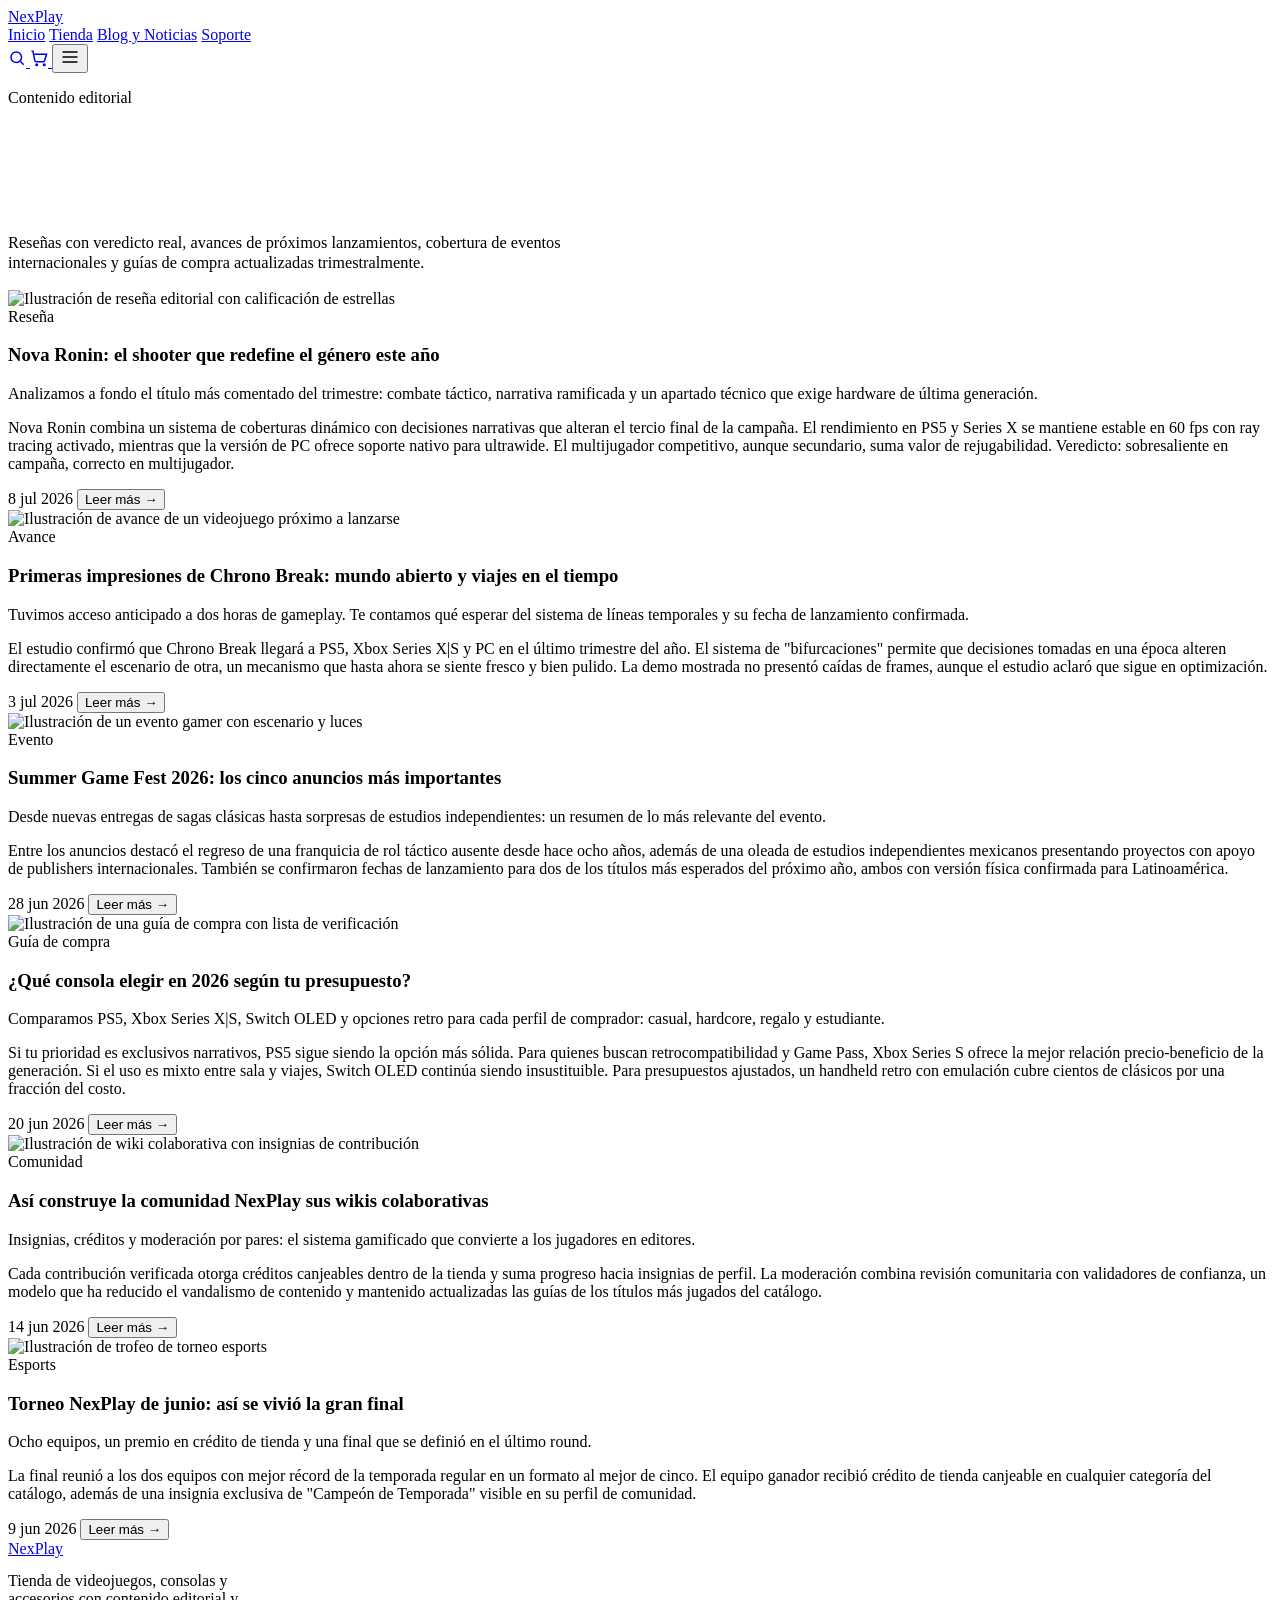
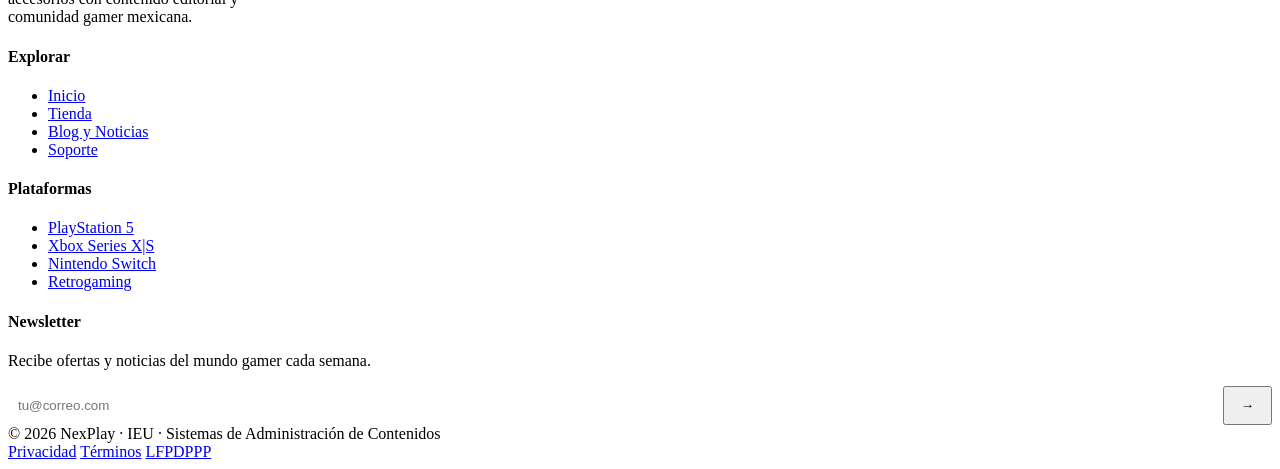
==== pages/blog.html @ 5d3f0bae "1.1" ====
<!DOCTYPE html>
<html lang="es">
<head>
<meta charset="UTF-8">
<meta name="viewport" content="width=device-width, initial-scale=1.0">
<title>Blog y Noticias · NexPlay</title>
<meta name="description" content="Reseñas, avances, cobertura de eventos y guías de compra del mundo gamer, por el equipo editorial de NexPlay.">
<link rel="stylesheet" href="style.css">
</head>
<body>

<header class="site">
  <div class="nav-wrap">
    <a href="index.html" class="logo"><span class="dot"></span>Nex<span>Play</span></a>
    <nav class="main-nav">
      <a href="index.html">Inicio</a>
      <a href="tienda.html">Tienda</a>
      <a href="blog.html" class="active">Blog y Noticias</a>
      <a href="soporte.html">Soporte</a>
    </nav>
    <div class="nav-actions">
      <a href="tienda.html" class="icon-btn" aria-label="Ir al buscador de la tienda" title="Buscar">
        <svg width="18" height="18" viewBox="0 0 24 24" fill="none" stroke="currentColor" stroke-width="2"><circle cx="11" cy="11" r="7"/><path d="M21 21l-4.35-4.35"/></svg>
      </a>
      <a href="tienda.html" class="icon-btn" aria-label="Ver carrito" title="Carrito">
        <svg width="18" height="18" viewBox="0 0 24 24" fill="none" stroke="currentColor" stroke-width="2"><circle cx="9" cy="21" r="1"/><circle cx="19" cy="21" r="1"/><path d="M2 3h2l2.4 12.4a2 2 0 0 0 2 1.6h9.2a2 2 0 0 0 2-1.6L22 7H6"/></svg>
      </a>
      <button class="menu-toggle" aria-label="Abrir menú" aria-expanded="false">
        <svg width="20" height="20" viewBox="0 0 24 24" fill="none" stroke="currentColor" stroke-width="2"><path d="M3 6h18M3 12h18M3 18h18"/></svg>
      </button>
    </div>
  </div>
</header>

<main>
  <section style="padding-bottom:0;">
    <div class="container">
      <p class="eyebrow">Contenido editorial</p>
      <h1 style="font-size:clamp(1.9rem,3.6vw,2.8rem); color:#fff; max-width:640px;">Blog y Noticias NexPlay</h1>
      <p style="max-width:560px; font-size:1.02rem;">Reseñas con veredicto real, avances de próximos lanzamientos, cobertura de eventos internacionales y guías de compra actualizadas trimestralmente.</p>
    </div>
  </section>

  <section>
    <div class="container">
      <div class="article-list">

        <article class="article-card">
          <div class="media"><img src="assets/img/article-resena.svg" alt="Ilustración de reseña editorial con calificación de estrellas" loading="lazy"></div>
          <div class="body">
            <span class="badge purple">Reseña</span>
            <h3>Nova Ronin: el shooter que redefine el género este año</h3>
            <p class="excerpt">Analizamos a fondo el título más comentado del trimestre: combate táctico, narrativa ramificada y un apartado técnico que exige hardware de última generación.</p>
            <div class="full">
              <p>Nova Ronin combina un sistema de coberturas dinámico con decisiones narrativas que alteran el tercio final de la campaña. El rendimiento en PS5 y Series X se mantiene estable en 60 fps con ray tracing activado, mientras que la versión de PC ofrece soporte nativo para ultrawide. El multijugador competitivo, aunque secundario, suma valor de rejugabilidad. Veredicto: sobresaliente en campaña, correcto en multijugador.</p>
            </div>
            <div class="row-meta">
              <span class="date">8 jul 2026</span>
              <button class="read-more">Leer más →</button>
            </div>
          </div>
        </article>

        <article class="article-card">
          <div class="media"><img src="assets/img/article-avance.svg" alt="Ilustración de avance de un videojuego próximo a lanzarse" loading="lazy"></div>
          <div class="body">
            <span class="badge cyan">Avance</span>
            <h3>Primeras impresiones de Chrono Break: mundo abierto y viajes en el tiempo</h3>
            <p class="excerpt">Tuvimos acceso anticipado a dos horas de gameplay. Te contamos qué esperar del sistema de líneas temporales y su fecha de lanzamiento confirmada.</p>
            <div class="full">
              <p>El estudio confirmó que Chrono Break llegará a PS5, Xbox Series X|S y PC en el último trimestre del año. El sistema de "bifurcaciones" permite que decisiones tomadas en una época alteren directamente el escenario de otra, un mecanismo que hasta ahora se siente fresco y bien pulido. La demo mostrada no presentó caídas de frames, aunque el estudio aclaró que sigue en optimización.</p>
            </div>
            <div class="row-meta">
              <span class="date">3 jul 2026</span>
              <button class="read-more">Leer más →</button>
            </div>
          </div>
        </article>

        <article class="article-card">
          <div class="media"><img src="assets/img/article-evento.svg" alt="Ilustración de un evento gamer con escenario y luces" loading="lazy"></div>
          <div class="body">
            <span class="badge">Evento</span>
            <h3>Summer Game Fest 2026: los cinco anuncios más importantes</h3>
            <p class="excerpt">Desde nuevas entregas de sagas clásicas hasta sorpresas de estudios independientes: un resumen de lo más relevante del evento.</p>
            <div class="full">
              <p>Entre los anuncios destacó el regreso de una franquicia de rol táctico ausente desde hace ocho años, además de una oleada de estudios independientes mexicanos presentando proyectos con apoyo de publishers internacionales. También se confirmaron fechas de lanzamiento para dos de los títulos más esperados del próximo año, ambos con versión física confirmada para Latinoamérica.</p>
            </div>
            <div class="row-meta">
              <span class="date">28 jun 2026</span>
              <button class="read-more">Leer más →</button>
            </div>
          </div>
        </article>

        <article class="article-card">
          <div class="media"><img src="assets/img/article-guia.svg" alt="Ilustración de una guía de compra con lista de verificación" loading="lazy"></div>
          <div class="body">
            <span class="badge purple">Guía de compra</span>
            <h3>¿Qué consola elegir en 2026 según tu presupuesto?</h3>
            <p class="excerpt">Comparamos PS5, Xbox Series X|S, Switch OLED y opciones retro para cada perfil de comprador: casual, hardcore, regalo y estudiante.</p>
            <div class="full">
              <p>Si tu prioridad es exclusivos narrativos, PS5 sigue siendo la opción más sólida. Para quienes buscan retrocompatibilidad y Game Pass, Xbox Series S ofrece la mejor relación precio-beneficio de la generación. Si el uso es mixto entre sala y viajes, Switch OLED continúa siendo insustituible. Para presupuestos ajustados, un handheld retro con emulación cubre cientos de clásicos por una fracción del costo.</p>
            </div>
            <div class="row-meta">
              <span class="date">20 jun 2026</span>
              <button class="read-more">Leer más →</button>
            </div>
          </div>
        </article>

        <article class="article-card">
          <div class="media"><img src="assets/img/gallery-wiki.svg" alt="Ilustración de wiki colaborativa con insignias de contribución" loading="lazy"></div>
          <div class="body">
            <span class="badge cyan">Comunidad</span>
            <h3>Así construye la comunidad NexPlay sus wikis colaborativas</h3>
            <p class="excerpt">Insignias, créditos y moderación por pares: el sistema gamificado que convierte a los jugadores en editores.</p>
            <div class="full">
              <p>Cada contribución verificada otorga créditos canjeables dentro de la tienda y suma progreso hacia insignias de perfil. La moderación combina revisión comunitaria con validadores de confianza, un modelo que ha reducido el vandalismo de contenido y mantenido actualizadas las guías de los títulos más jugados del catálogo.</p>
            </div>
            <div class="row-meta">
              <span class="date">14 jun 2026</span>
              <button class="read-more">Leer más →</button>
            </div>
          </div>
        </article>

        <article class="article-card">
          <div class="media"><img src="assets/img/gallery-torneo.svg" alt="Ilustración de trofeo de torneo esports" loading="lazy"></div>
          <div class="body">
            <span class="badge">Esports</span>
            <h3>Torneo NexPlay de junio: así se vivió la gran final</h3>
            <p class="excerpt">Ocho equipos, un premio en crédito de tienda y una final que se definió en el último round.</p>
            <div class="full">
              <p>La final reunió a los dos equipos con mejor récord de la temporada regular en un formato al mejor de cinco. El equipo ganador recibió crédito de tienda canjeable en cualquier categoría del catálogo, además de una insignia exclusiva de "Campeón de Temporada" visible en su perfil de comunidad.</p>
            </div>
            <div class="row-meta">
              <span class="date">9 jun 2026</span>
              <button class="read-more">Leer más →</button>
            </div>
          </div>
        </article>

      </div>
    </div>
  </section>
</main>

<footer class="site">
  <div class="container">
    <div class="footer-grid">
      <div>
        <a href="index.html" class="logo"><span class="dot"></span>Nex<span>Play</span></a>
        <p style="margin-top:14px; max-width:280px;">Tienda de videojuegos, consolas y accesorios con contenido editorial y comunidad gamer mexicana.</p>
      </div>
      <div>
        <h4>Explorar</h4>
        <ul>
          <li><a href="index.html">Inicio</a></li>
          <li><a href="tienda.html">Tienda</a></li>
          <li><a href="blog.html">Blog y Noticias</a></li>
          <li><a href="soporte.html">Soporte</a></li>
        </ul>
      </div>
      <div>
        <h4>Plataformas</h4>
        <ul>
          <li><a href="tienda.html">PlayStation 5</a></li>
          <li><a href="tienda.html">Xbox Series X|S</a></li>
          <li><a href="tienda.html">Nintendo Switch</a></li>
          <li><a href="tienda.html">Retrogaming</a></li>
        </ul>
      </div>
      <div>
        <h4>Newsletter</h4>
        <p>Recibe ofertas y noticias del mundo gamer cada semana.</p>
        <form onsubmit="return false;" style="display:flex; gap:8px;">
          <input type="email" placeholder="tu@correo.com" style="flex:1; background:var(--bg-alt); border:1px solid var(--line); border-radius:8px; padding:10px; color:var(--text);">
          <button class="btn btn-primary" style="padding:10px 16px;">→</button>
        </form>
      </div>
    </div>
    <div class="footer-bottom">
      <span>© 2026 NexPlay · IEU · Sistemas de Administración de Contenidos</span>
      <div class="footer-legal">
        <a href="#">Privacidad</a>
        <a href="#">Términos</a>
        <a href="#">LFPDPPP</a>
      </div>
    </div>
  </div>
</footer>

<script src="script.js"></script>
</body>
</html>
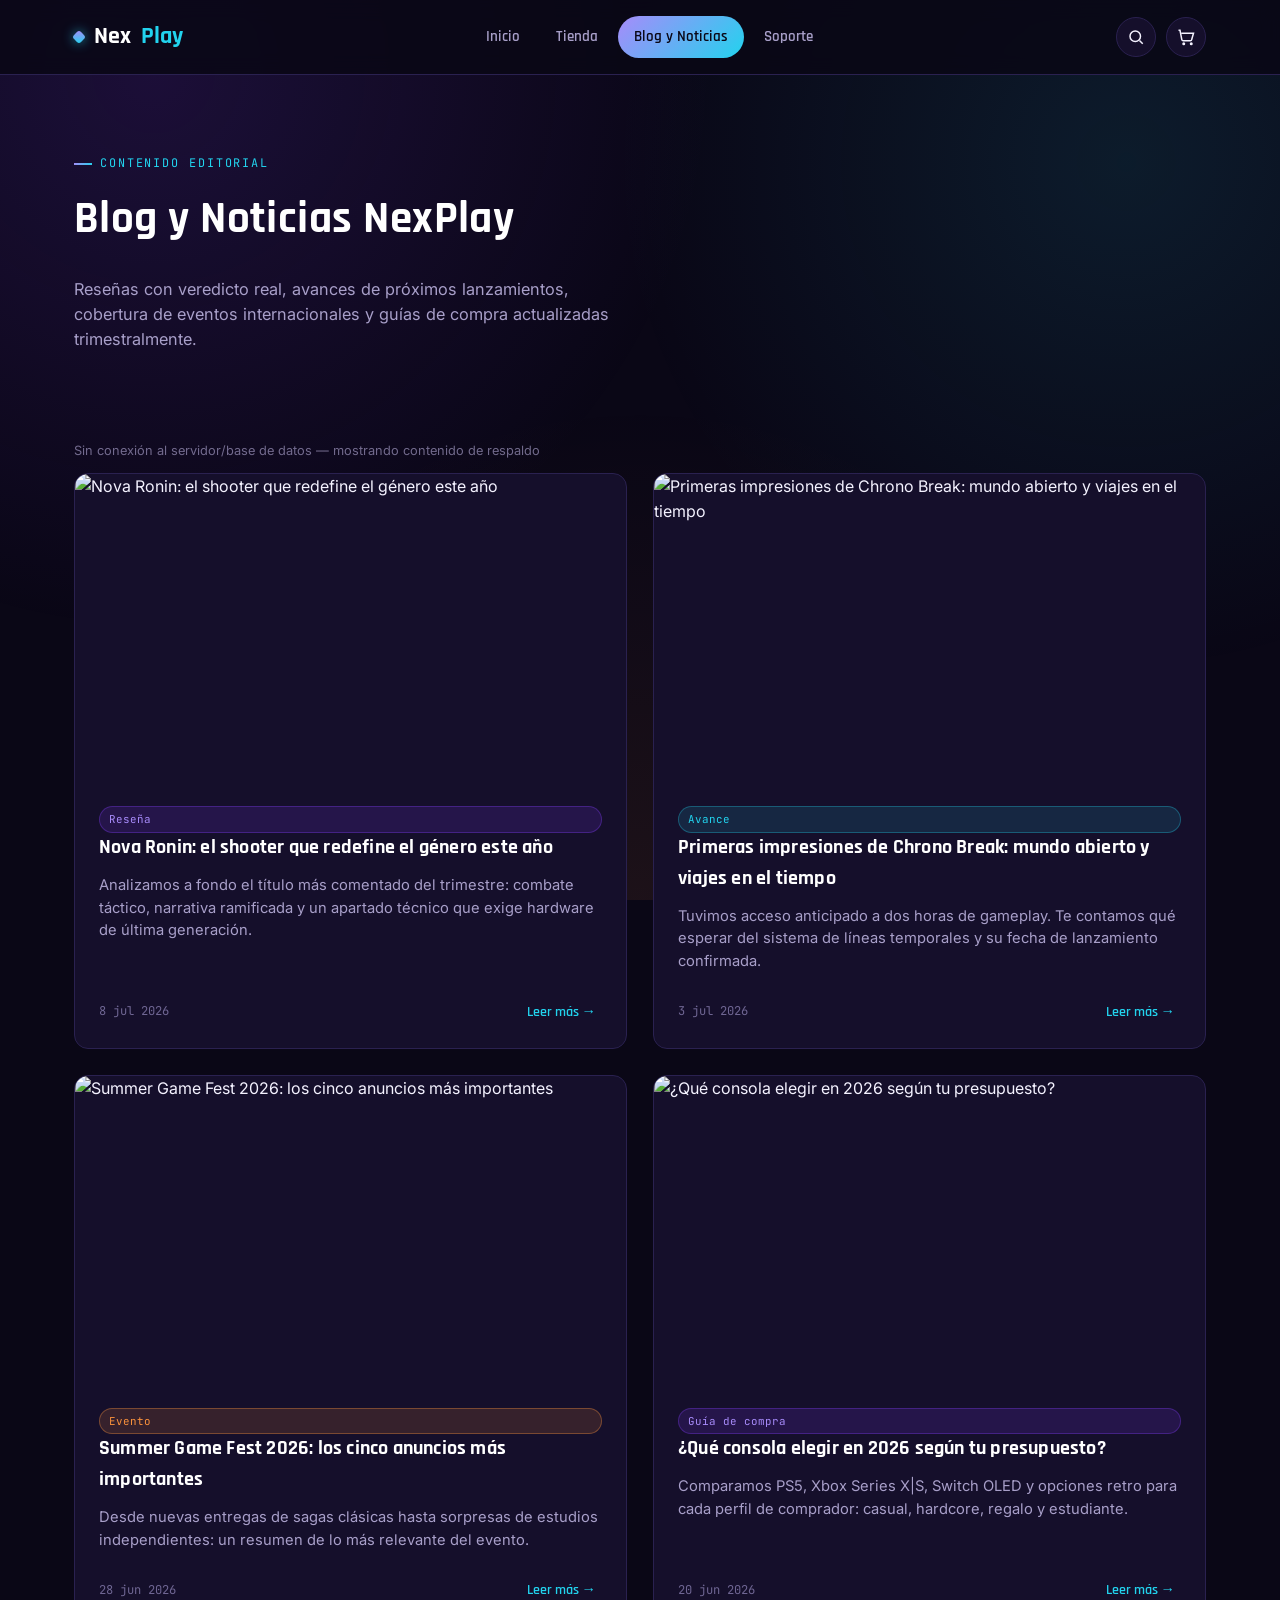
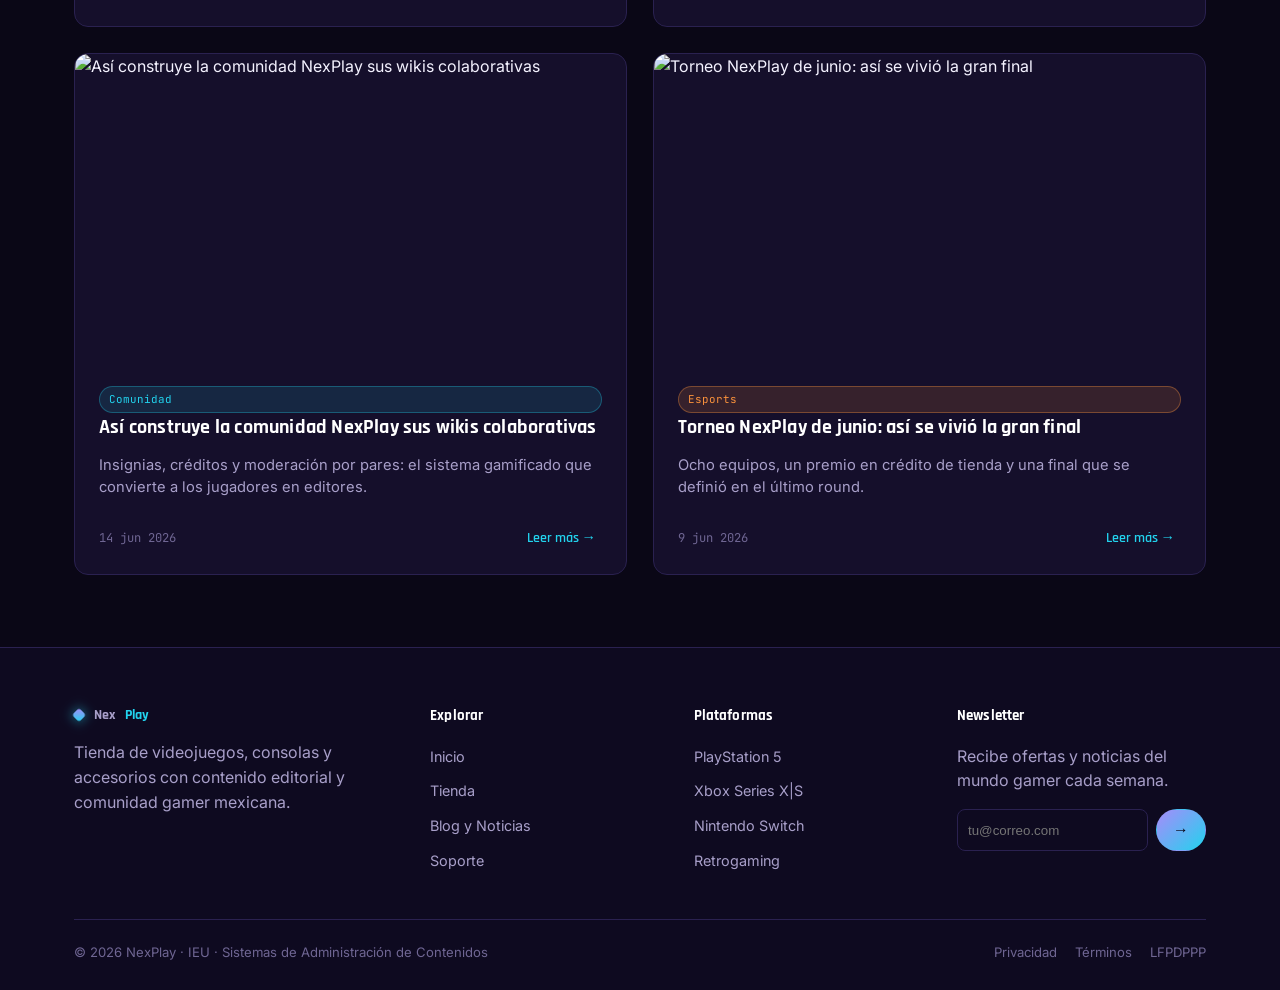
==== commit b97791c9: "1.2" ====
--- a/pages/blog.html
+++ b/pages/blog.html
@@ -5,7 +5,7 @@
 <meta name="viewport" content="width=device-width, initial-scale=1.0">
 <title>Blog y Noticias · NexPlay</title>
 <meta name="description" content="Reseñas, avances, cobertura de eventos y guías de compra del mundo gamer, por el equipo editorial de NexPlay.">
-<link rel="stylesheet" href="style.css">
+<link rel="stylesheet" href="../css/style.css">
 </head>
 <body>
 
@@ -43,105 +43,9 @@
 
   <section>
     <div class="container">
-      <div class="article-list">
-
-        <article class="article-card">
-          <div class="media"><img src="assets/img/article-resena.svg" alt="Ilustración de reseña editorial con calificación de estrellas" loading="lazy"></div>
-          <div class="body">
-            <span class="badge purple">Reseña</span>
-            <h3>Nova Ronin: el shooter que redefine el género este año</h3>
-            <p class="excerpt">Analizamos a fondo el título más comentado del trimestre: combate táctico, narrativa ramificada y un apartado técnico que exige hardware de última generación.</p>
-            <div class="full">
-              <p>Nova Ronin combina un sistema de coberturas dinámico con decisiones narrativas que alteran el tercio final de la campaña. El rendimiento en PS5 y Series X se mantiene estable en 60 fps con ray tracing activado, mientras que la versión de PC ofrece soporte nativo para ultrawide. El multijugador competitivo, aunque secundario, suma valor de rejugabilidad. Veredicto: sobresaliente en campaña, correcto en multijugador.</p>
-            </div>
-            <div class="row-meta">
-              <span class="date">8 jul 2026</span>
-              <button class="read-more">Leer más →</button>
-            </div>
-          </div>
-        </article>
-
-        <article class="article-card">
-          <div class="media"><img src="assets/img/article-avance.svg" alt="Ilustración de avance de un videojuego próximo a lanzarse" loading="lazy"></div>
-          <div class="body">
-            <span class="badge cyan">Avance</span>
-            <h3>Primeras impresiones de Chrono Break: mundo abierto y viajes en el tiempo</h3>
-            <p class="excerpt">Tuvimos acceso anticipado a dos horas de gameplay. Te contamos qué esperar del sistema de líneas temporales y su fecha de lanzamiento confirmada.</p>
-            <div class="full">
-              <p>El estudio confirmó que Chrono Break llegará a PS5, Xbox Series X|S y PC en el último trimestre del año. El sistema de "bifurcaciones" permite que decisiones tomadas en una época alteren directamente el escenario de otra, un mecanismo que hasta ahora se siente fresco y bien pulido. La demo mostrada no presentó caídas de frames, aunque el estudio aclaró que sigue en optimización.</p>
-            </div>
-            <div class="row-meta">
-              <span class="date">3 jul 2026</span>
-              <button class="read-more">Leer más →</button>
-            </div>
-          </div>
-        </article>
-
-        <article class="article-card">
-          <div class="media"><img src="assets/img/article-evento.svg" alt="Ilustración de un evento gamer con escenario y luces" loading="lazy"></div>
-          <div class="body">
-            <span class="badge">Evento</span>
-            <h3>Summer Game Fest 2026: los cinco anuncios más importantes</h3>
-            <p class="excerpt">Desde nuevas entregas de sagas clásicas hasta sorpresas de estudios independientes: un resumen de lo más relevante del evento.</p>
-            <div class="full">
-              <p>Entre los anuncios destacó el regreso de una franquicia de rol táctico ausente desde hace ocho años, además de una oleada de estudios independientes mexicanos presentando proyectos con apoyo de publishers internacionales. También se confirmaron fechas de lanzamiento para dos de los títulos más esperados del próximo año, ambos con versión física confirmada para Latinoamérica.</p>
-            </div>
-            <div class="row-meta">
-              <span class="date">28 jun 2026</span>
-              <button class="read-more">Leer más →</button>
-            </div>
-          </div>
-        </article>
-
-        <article class="article-card">
-          <div class="media"><img src="assets/img/article-guia.svg" alt="Ilustración de una guía de compra con lista de verificación" loading="lazy"></div>
-          <div class="body">
-            <span class="badge purple">Guía de compra</span>
-            <h3>¿Qué consola elegir en 2026 según tu presupuesto?</h3>
-            <p class="excerpt">Comparamos PS5, Xbox Series X|S, Switch OLED y opciones retro para cada perfil de comprador: casual, hardcore, regalo y estudiante.</p>
-            <div class="full">
-              <p>Si tu prioridad es exclusivos narrativos, PS5 sigue siendo la opción más sólida. Para quienes buscan retrocompatibilidad y Game Pass, Xbox Series S ofrece la mejor relación precio-beneficio de la generación. Si el uso es mixto entre sala y viajes, Switch OLED continúa siendo insustituible. Para presupuestos ajustados, un handheld retro con emulación cubre cientos de clásicos por una fracción del costo.</p>
-            </div>
-            <div class="row-meta">
-              <span class="date">20 jun 2026</span>
-              <button class="read-more">Leer más →</button>
-            </div>
-          </div>
-        </article>
-
-        <article class="article-card">
-          <div class="media"><img src="assets/img/gallery-wiki.svg" alt="Ilustración de wiki colaborativa con insignias de contribución" loading="lazy"></div>
-          <div class="body">
-            <span class="badge cyan">Comunidad</span>
-            <h3>Así construye la comunidad NexPlay sus wikis colaborativas</h3>
-            <p class="excerpt">Insignias, créditos y moderación por pares: el sistema gamificado que convierte a los jugadores en editores.</p>
-            <div class="full">
-              <p>Cada contribución verificada otorga créditos canjeables dentro de la tienda y suma progreso hacia insignias de perfil. La moderación combina revisión comunitaria con validadores de confianza, un modelo que ha reducido el vandalismo de contenido y mantenido actualizadas las guías de los títulos más jugados del catálogo.</p>
-            </div>
-            <div class="row-meta">
-              <span class="date">14 jun 2026</span>
-              <button class="read-more">Leer más →</button>
-            </div>
-          </div>
-        </article>
-
-        <article class="article-card">
-          <div class="media"><img src="assets/img/gallery-torneo.svg" alt="Ilustración de trofeo de torneo esports" loading="lazy"></div>
-          <div class="body">
-            <span class="badge">Esports</span>
-            <h3>Torneo NexPlay de junio: así se vivió la gran final</h3>
-            <p class="excerpt">Ocho equipos, un premio en crédito de tienda y una final que se definió en el último round.</p>
-            <div class="full">
-              <p>La final reunió a los dos equipos con mejor récord de la temporada regular en un formato al mejor de cinco. El equipo ganador recibió crédito de tienda canjeable en cualquier categoría del catálogo, además de una insignia exclusiva de "Campeón de Temporada" visible en su perfil de comunidad.</p>
-            </div>
-            <div class="row-meta">
-              <span class="date">9 jun 2026</span>
-              <button class="read-more">Leer más →</button>
-            </div>
-          </div>
-        </article>
-
-      </div>
+      <p style="font-size:.8rem; opacity:.65;" id="blog-source-tag"></p>
+      <!-- ARTÍCULOS: se llenan dinámicamente desde api/blog.php (con respaldo si la BD no responde) -->
+      <div class="article-list" id="article-list"></div>
     </div>
   </section>
 </main>
@@ -191,6 +95,6 @@
   </div>
 </footer>
 
-<script src="script.js"></script>
+<script src="../js/script.js"></script>
 </body>
 </html>
--- a/css/style.css
+++ b/css/style.css
@@ -0,0 +1,548 @@
+/* =========================================================
+   NexPlay — Portal Web
+   Tokens tomados de la identidad visual de los documentos
+   fuente: fondo casi negro violeta, acentos púrpura, cian y
+   naranja.
+   ========================================================= */
+
+@import url('https://fonts.googleapis.com/css2?family=Rajdhani:wght@500;600;700&family=Inter:wght@400;500;600;700&family=JetBrains+Mono:wght@500;700&display=swap');
+
+:root{
+  --bg:            #0a0716;
+  --bg-alt:        #0e0a20;
+  --panel:         #150f2b;
+  --panel-2:       #1b1338;
+  --line:          #2a2150;
+  --purple:        #7c3aed;
+  --purple-soft:   #a78bfa;
+  --cyan:          #22d3ee;
+  --orange:        #fb923c;
+  --yellow:        #facc15;
+  --pink:          #f472b6;
+  --text:          #f4f2ff;
+  --muted:         #a89fc9;
+  --muted-2:       #6f6693;
+
+  --grad-pc: linear-gradient(135deg, var(--purple-soft), var(--cyan));
+  --grad-oc: linear-gradient(135deg, var(--orange), var(--yellow));
+
+  --font-display: 'Rajdhani', 'Segoe UI', sans-serif;
+  --font-body: 'Inter', 'Segoe UI', sans-serif;
+  --font-mono: 'JetBrains Mono', monospace;
+
+  --radius: 14px;
+  --radius-sm: 8px;
+  --container: 1180px;
+}
+
+*{ box-sizing: border-box; }
+html{ scroll-behavior: smooth; }
+
+body{
+  margin: 0;
+  background: var(--bg);
+  color: var(--text);
+  font-family: var(--font-body);
+  line-height: 1.55;
+  -webkit-font-smoothing: antialiased;
+}
+
+body::before{
+  content:"";
+  position: fixed;
+  inset: 0;
+  background-image:
+    radial-gradient(circle at 12% 8%, rgba(124,58,237,0.16), transparent 40%),
+    radial-gradient(circle at 88% 18%, rgba(34,211,238,0.10), transparent 38%),
+    radial-gradient(circle at 50% 100%, rgba(251,146,60,0.08), transparent 45%);
+  pointer-events: none;
+  z-index: 0;
+}
+
+img{ max-width: 100%; display: block; }
+a{ color: inherit; text-decoration: none; }
+ul{ margin:0; padding:0; list-style:none; }
+h1,h2,h3,h4{ font-family: var(--font-display); font-weight: 700; margin: 0 0 .5em; letter-spacing: .01em; }
+p{ margin: 0 0 1em; color: var(--muted); }
+.container{ max-width: var(--container); margin: 0 auto; padding: 0 24px; position: relative; z-index: 1; }
+section{ position: relative; z-index: 1; padding: 72px 0; }
+
+.eyebrow{
+  font-family: var(--font-mono);
+  font-size: .74rem;
+  letter-spacing: .16em;
+  text-transform: uppercase;
+  color: var(--cyan);
+  display: inline-flex;
+  align-items: center;
+  gap: 8px;
+  margin-bottom: 12px;
+}
+.eyebrow::before{
+  content:"";
+  width: 18px; height: 2px;
+  background: var(--grad-pc);
+  display:inline-block;
+}
+
+.section-head{ max-width: 640px; margin-bottom: 40px; }
+.section-head h2{ font-size: clamp(1.7rem, 3vw, 2.4rem); color:#fff; }
+.section-head p{ font-size: 1.02rem; }
+
+/* ---------- Buttons ---------- */
+.btn{
+  display: inline-flex;
+  align-items: center;
+  gap: 8px;
+  font-family: var(--font-display);
+  font-weight: 600;
+  font-size: .98rem;
+  letter-spacing: .02em;
+  padding: 13px 26px;
+  border-radius: 999px;
+  border: 1px solid transparent;
+  cursor: pointer;
+  transition: transform .15s ease, box-shadow .15s ease, background .15s ease;
+}
+.btn:hover{ transform: translateY(-2px); }
+.btn-primary{
+  background: var(--grad-pc);
+  color: #0a0716;
+}
+.btn-primary:hover{ box-shadow: 0 8px 24px rgba(34,211,238,.25); }
+.btn-ghost{
+  background: transparent;
+  border-color: var(--line);
+  color: var(--text);
+}
+.btn-ghost:hover{ border-color: var(--purple-soft); }
+.btn-orange{
+  background: var(--grad-oc);
+  color: #24140a;
+}
+.btn-orange:hover{ box-shadow: 0 8px 24px rgba(251,146,60,.25); }
+.btn-block{ width:100%; justify-content:center; }
+
+/* ---------- Header / Nav ---------- */
+header.site{
+  position: sticky;
+  top: 0;
+  z-index: 50;
+  background: rgba(10,7,22,.86);
+  backdrop-filter: blur(10px);
+  border-bottom: 1px solid var(--line);
+}
+.nav-wrap{
+  display: flex;
+  align-items: center;
+  justify-content: space-between;
+  padding: 16px 24px;
+  max-width: var(--container);
+  margin: 0 auto;
+}
+.logo{
+  font-family: var(--font-display);
+  font-weight: 700;
+  font-size: 1.5rem;
+  color: #fff;
+  display: flex;
+  align-items: center;
+  gap: 10px;
+}
+.logo .dot{
+  width: 10px; height: 10px; border-radius: 3px;
+  background: var(--grad-pc);
+  transform: rotate(45deg);
+  box-shadow: 0 0 12px rgba(34,211,238,.7);
+}
+.logo span{ color: var(--cyan); }
+
+nav.main-nav{ display: flex; align-items: center; gap: 4px; }
+nav.main-nav a{
+  font-family: var(--font-display);
+  font-weight: 600;
+  font-size: .95rem;
+  color: var(--muted);
+  padding: 9px 16px;
+  border-radius: 999px;
+  transition: color .15s ease, background .15s ease;
+  position: relative;
+}
+nav.main-nav a:hover{ color: #fff; background: rgba(124,58,237,.14); }
+nav.main-nav a.active{ color: #0a0716; background: var(--grad-pc); }
+
+.nav-actions{ display:flex; align-items:center; gap:10px; }
+.icon-btn{
+  width: 40px; height: 40px;
+  display:flex; align-items:center; justify-content:center;
+  border-radius: 999px;
+  border: 1px solid var(--line);
+  background: var(--panel);
+  color: var(--text);
+  cursor:pointer;
+}
+.icon-btn:hover{ border-color: var(--cyan); color: var(--cyan); }
+
+.menu-toggle{ display:none; }
+
+/* ---------- Hero ---------- */
+.hero{ padding: 64px 0 40px; }
+.hero-grid{
+  display: grid;
+  grid-template-columns: 1.05fr .95fr;
+  gap: 48px;
+  align-items: center;
+}
+.hero h1{
+  font-size: clamp(2.3rem, 4.6vw, 3.6rem);
+  line-height: 1.05;
+  color: #fff;
+}
+.hero h1 em{
+  font-style: normal;
+  background: var(--grad-pc);
+  -webkit-background-clip: text;
+  background-clip: text;
+  color: transparent;
+}
+.hero p.lead{ font-size: 1.12rem; max-width: 480px; }
+.hero-cta{ display:flex; gap: 14px; margin-top: 28px; flex-wrap: wrap; }
+.hero-stats{ display:flex; gap: 28px; margin-top: 40px; flex-wrap: wrap; }
+.hero-stats div strong{
+  display:block; font-family: var(--font-display); font-size: 1.6rem; color:#fff;
+}
+.hero-stats div span{ font-size: .8rem; color: var(--muted-2); text-transform: uppercase; letter-spacing:.08em; }
+.hero-art{ position: relative; }
+.hero-art .scan{
+  position:absolute; inset:0;
+  background: repeating-linear-gradient(0deg, rgba(255,255,255,.035) 0 1px, transparent 1px 3px);
+  border-radius: var(--radius);
+  pointer-events:none;
+  mix-blend-mode: overlay;
+}
+.hero-art img{ border-radius: var(--radius); border: 1px solid var(--line); }
+
+/* ---------- Cards (cartridge style) ---------- */
+.grid{ display:grid; gap: 22px; }
+.grid-4{ grid-template-columns: repeat(4,1fr); }
+.grid-3{ grid-template-columns: repeat(3,1fr); }
+.grid-2{ grid-template-columns: repeat(2,1fr); }
+
+.card{
+  background: var(--panel);
+  border: 1px solid var(--line);
+  border-radius: var(--radius);
+  overflow: hidden;
+  position: relative;
+  transition: transform .18s ease, border-color .18s ease;
+}
+.card:hover{ transform: translateY(-4px); border-color: var(--purple-soft); }
+.card::before{
+  content:"";
+  position:absolute; top:0; left:22px;
+  width: 46px; height: 12px;
+  background: var(--grad-pc);
+  border-radius: 0 0 6px 6px;
+  z-index: 2;
+}
+.card .media{ aspect-ratio: 4/3; overflow:hidden; background:#0d0820; }
+.card .media img{ width:100%; height:100%; object-fit: cover; }
+.card .body{ padding: 18px 20px 22px; }
+.card .tag{
+  font-family: var(--font-mono);
+  font-size: .68rem;
+  letter-spacing: .08em;
+  text-transform: uppercase;
+  color: var(--cyan);
+  display:inline-block;
+  margin-bottom: 8px;
+}
+.card h3{ font-size: 1.08rem; color:#fff; margin-bottom: 6px; }
+.card .desc{ font-size: .88rem; margin-bottom: 12px; }
+.card .meta{ display:flex; align-items:center; justify-content:space-between; }
+.price{ font-family: var(--font-display); font-weight:700; color:#fff; font-size:1.05rem; }
+.price .old{ color: var(--muted-2); text-decoration: line-through; font-weight:500; font-size:.82rem; margin-right:6px; }
+.stars{ color: var(--yellow); font-size: .82rem; letter-spacing: 1px; }
+.badge{
+  font-family: var(--font-mono);
+  font-size: .68rem;
+  padding: 4px 9px;
+  border-radius: 999px;
+  background: rgba(251,146,60,.14);
+  color: var(--orange);
+  border: 1px solid rgba(251,146,60,.35);
+}
+.badge.cyan{ background: rgba(34,211,238,.12); color: var(--cyan); border-color: rgba(34,211,238,.3); }
+.badge.purple{ background: rgba(124,58,237,.16); color: var(--purple-soft); border-color: rgba(124,58,237,.35); }
+
+/* platform pills row */
+.platform-row{ display:flex; gap:14px; flex-wrap: wrap; }
+.platform-pill{
+  display:flex; align-items:center; gap:10px;
+  padding: 10px 18px 10px 10px;
+  background: var(--panel);
+  border: 1px solid var(--line);
+  border-radius: 999px;
+  font-family: var(--font-display); font-weight:600; font-size:.92rem;
+  cursor:pointer;
+  transition: border-color .15s ease, color .15s ease;
+}
+.platform-pill img{ width: 30px; height: 30px; border-radius: 50%; object-fit: cover; }
+.platform-pill:hover, .platform-pill.active{ border-color: var(--cyan); color: var(--cyan); }
+
+/* ---------- Panels / promo ---------- */
+.promo{
+  background: linear-gradient(120deg, rgba(124,58,237,.18), rgba(34,211,238,.08));
+  border: 1px solid var(--line);
+  border-radius: var(--radius);
+  padding: 42px;
+  display:flex;
+  align-items:center;
+  justify-content:space-between;
+  gap: 24px;
+  flex-wrap: wrap;
+}
+.promo h3{ font-size: 1.6rem; color:#fff; margin-bottom:6px; }
+.promo p{ margin-bottom:0; max-width: 480px; }
+
+/* ---------- Search module ---------- */
+.search-module{
+  background: var(--panel);
+  border: 1px solid var(--line);
+  border-radius: var(--radius);
+  padding: 26px 28px;
+  margin-bottom: 34px;
+}
+.search-row{ display:flex; gap: 14px; flex-wrap: wrap; align-items:center; }
+.search-input{
+  flex: 1 1 280px;
+  display:flex; align-items:center; gap:10px;
+  background: var(--bg-alt);
+  border: 1px solid var(--line);
+  border-radius: 999px;
+  padding: 12px 18px;
+}
+.search-input input{
+  flex:1; background:transparent; border:none; outline:none;
+  color: var(--text); font-family: var(--font-body); font-size: .95rem;
+}
+.search-input svg{ flex-shrink:0; }
+.select-wrap select{
+  background: var(--bg-alt);
+  border: 1px solid var(--line);
+  color: var(--text);
+  border-radius: 999px;
+  padding: 12px 18px;
+  font-family: var(--font-body);
+  font-size: .9rem;
+  cursor:pointer;
+}
+.filter-chips{ display:flex; gap:10px; flex-wrap:wrap; margin-top:18px; }
+.chip{
+  font-family: var(--font-mono);
+  font-size: .78rem;
+  padding: 8px 16px;
+  border-radius: 999px;
+  border: 1px solid var(--line);
+  color: var(--muted);
+  cursor:pointer;
+  transition: all .15s ease;
+}
+.chip.active{ background: var(--grad-pc); color:#0a0716; border-color:transparent; }
+.results-count{ font-family: var(--font-mono); font-size:.8rem; color: var(--muted-2); margin: 18px 2px 0; }
+.empty-state{ text-align:center; padding: 50px 20px; color: var(--muted-2); font-family: var(--font-mono); display:none; }
+
+/* ---------- Articles ---------- */
+.article-list{ display:grid; grid-template-columns: repeat(2,1fr); gap: 26px; }
+.article-card{
+  background: var(--panel);
+  border: 1px solid var(--line);
+  border-radius: var(--radius);
+  overflow:hidden;
+  display:flex;
+  flex-direction:column;
+}
+.article-card .media{ aspect-ratio: 16/9; overflow:hidden; }
+.article-card .media img{ width:100%; height:100%; object-fit: cover; }
+.article-card .body{ padding: 22px 24px 26px; flex:1; display:flex; flex-direction:column; }
+.article-card h3{ font-size: 1.24rem; color:#fff; }
+.article-card .excerpt{ font-size: .92rem; }
+.article-card .full{ display:none; font-size:.92rem; color: var(--muted); border-top: 1px dashed var(--line); padding-top: 14px; margin-top: 4px; }
+.article-card .full.open{ display:block; }
+.article-card .row-meta{ display:flex; align-items:center; justify-content:space-between; margin-top:auto; padding-top:14px; }
+.read-more{ font-family: var(--font-display); font-weight:600; font-size:.9rem; color: var(--cyan); cursor:pointer; background:none; border:none; }
+.read-more:hover{ text-decoration: underline; }
+.date{ font-family: var(--font-mono); font-size:.76rem; color: var(--muted-2); }
+
+/* ---------- Gallery module (lightbox) ---------- */
+.gallery-grid{ display:grid; grid-template-columns: repeat(4,1fr); gap:16px; }
+.gallery-item{
+  border-radius: var(--radius-sm);
+  overflow:hidden;
+  border: 1px solid var(--line);
+  cursor: zoom-in;
+  position:relative;
+  aspect-ratio: 4/3;
+}
+.gallery-item img{ width:100%; height:100%; object-fit:cover; transition: transform .3s ease; }
+.gallery-item:hover img{ transform: scale(1.06); }
+.gallery-item .cap{
+  position:absolute; left:0; right:0; bottom:0;
+  padding: 8px 10px;
+  font-family: var(--font-mono);
+  font-size:.68rem;
+  background: linear-gradient(0deg, rgba(10,7,22,.9), transparent);
+  color: var(--muted);
+}
+.lightbox{
+  position: fixed; inset:0; z-index: 100;
+  background: rgba(6,4,14,.92);
+  display:none;
+  align-items:center; justify-content:center;
+  padding: 40px;
+}
+.lightbox.open{ display:flex; }
+.lightbox-inner{ max-width: 720px; width:100%; text-align:center; }
+.lightbox-inner img{ border-radius: var(--radius); border: 1px solid var(--line); margin: 0 auto 16px; }
+.lightbox-close{
+  position:absolute; top: 24px; right: 28px;
+  width: 44px; height:44px; border-radius: 50%;
+  background: var(--panel); border: 1px solid var(--line); color:#fff;
+  cursor:pointer; font-size: 1.3rem;
+}
+
+/* ---------- FAQ accordion ---------- */
+.faq-item{
+  border: 1px solid var(--line);
+  border-radius: var(--radius-sm);
+  background: var(--panel);
+  margin-bottom: 12px;
+  overflow: hidden;
+}
+.faq-q{
+  display:flex; align-items:center; justify-content:space-between;
+  padding: 18px 22px;
+  cursor:pointer;
+  font-family: var(--font-display); font-weight:600; color:#fff;
+}
+.faq-q .plus{ font-size:1.3rem; color: var(--cyan); transition: transform .2s ease; }
+.faq-item.open .plus{ transform: rotate(45deg); }
+.faq-a{ max-height:0; overflow:hidden; transition: max-height .25s ease; padding: 0 22px; }
+.faq-item.open .faq-a{ max-height: 240px; padding-bottom: 18px; }
+
+/* ---------- Contact form module ---------- */
+.contact-layout{ display:grid; grid-template-columns: .9fr 1.1fr; gap: 40px; align-items:flex-start; }
+.contact-info .info-item{ display:flex; gap:14px; margin-bottom: 22px; }
+.contact-info .info-item .ico{
+  width: 42px; height:42px; border-radius: 12px;
+  background: var(--panel); border:1px solid var(--line);
+  display:flex; align-items:center; justify-content:center;
+  color: var(--cyan); flex-shrink:0;
+}
+.form-panel{
+  background: var(--panel);
+  border: 1px solid var(--line);
+  border-radius: var(--radius);
+  padding: 30px 32px;
+}
+.form-row{ margin-bottom: 18px; }
+.form-row label{ display:block; font-family: var(--font-display); font-weight:600; font-size:.88rem; margin-bottom:7px; color:#fff; }
+.form-row input, .form-row select, .form-row textarea{
+  width:100%;
+  background: var(--bg-alt);
+  border: 1px solid var(--line);
+  border-radius: var(--radius-sm);
+  padding: 12px 14px;
+  color: var(--text);
+  font-family: var(--font-body);
+  font-size: .93rem;
+  outline: none;
+  transition: border-color .15s ease;
+}
+.form-row input:focus, .form-row select:focus, .form-row textarea:focus{ border-color: var(--cyan); }
+.form-row.error input, .form-row.error textarea{ border-color: var(--pink); }
+.error-msg{ display:none; color: var(--pink); font-size: .78rem; margin-top: 6px; font-family: var(--font-mono); }
+.form-row.error .error-msg{ display:block; }
+.two-col{ display:grid; grid-template-columns: 1fr 1fr; gap: 16px; }
+.form-success{
+  display:none;
+  text-align:center;
+  padding: 30px 10px;
+}
+.form-success.show{ display:block; }
+.form-success .tick{
+  width:56px;height:56px;border-radius:50%;
+  background: var(--grad-pc);
+  display:flex;align-items:center;justify-content:center;
+  margin: 0 auto 16px;
+  color:#0a0716; font-size:1.6rem;
+}
+
+/* ---------- Footer ---------- */
+footer.site{
+  border-top: 1px solid var(--line);
+  padding: 56px 0 28px;
+  background: var(--bg-alt);
+}
+.footer-grid{ display:grid; grid-template-columns: 1.4fr 1fr 1fr 1fr; gap: 32px; margin-bottom: 36px; }
+.footer-grid h4{ color:#fff; font-size:.95rem; margin-bottom:16px; }
+.footer-grid li{ margin-bottom:10px; }
+.footer-grid a{ color: var(--muted); font-size:.9rem; }
+.footer-grid a:hover{ color: var(--cyan); }
+.footer-bottom{
+  display:flex; justify-content:space-between; align-items:center;
+  border-top: 1px solid var(--line);
+  padding-top: 22px;
+  font-size: .82rem;
+  color: var(--muted-2);
+  flex-wrap:wrap;
+  gap: 12px;
+}
+.footer-legal{ display:flex; gap:18px; flex-wrap:wrap; }
+.social-row{ display:flex; gap:10px; }
+
+/* ---------- KPI strip ---------- */
+.kpi-strip{ display:grid; grid-template-columns: repeat(4,1fr); gap:18px; }
+.kpi{
+  background: var(--panel); border:1px solid var(--line); border-radius: var(--radius-sm);
+  padding: 22px; text-align:center;
+}
+.kpi strong{ display:block; font-family: var(--font-display); font-size:1.8rem; background: var(--grad-oc); -webkit-background-clip:text; background-clip:text; color:transparent; }
+.kpi span{ font-size:.76rem; color: var(--muted-2); text-transform:uppercase; letter-spacing:.06em; }
+
+/* ---------- Utility ---------- */
+.mt-0{ margin-top:0 !important; }
+.center{ text-align:center; }
+.tag-row{ display:flex; gap:8px; flex-wrap:wrap; margin-bottom: 18px; }
+
+/* ---------- Responsive ---------- */
+@media (max-width: 980px){
+  .grid-4{ grid-template-columns: repeat(2,1fr); }
+  .grid-3{ grid-template-columns: repeat(2,1fr); }
+  .hero-grid{ grid-template-columns: 1fr; }
+  .article-list{ grid-template-columns: 1fr; }
+  .contact-layout{ grid-template-columns: 1fr; }
+  .footer-grid{ grid-template-columns: 1fr 1fr; }
+  .gallery-grid{ grid-template-columns: repeat(2,1fr); }
+  .kpi-strip{ grid-template-columns: repeat(2,1fr); }
+}
+@media (max-width: 720px){
+  nav.main-nav{
+    position: fixed; top: 68px; left:0; right:0;
+    background: var(--bg); border-bottom:1px solid var(--line);
+    flex-direction:column; align-items:stretch; padding: 12px;
+    display:none;
+  }
+  nav.main-nav.open{ display:flex; }
+  nav.main-nav a{ padding: 13px 16px; }
+  .menu-toggle{
+    display:flex; align-items:center; justify-content:center;
+    width:40px;height:40px; border-radius: 10px;
+    background: var(--panel); border:1px solid var(--line); color:#fff; cursor:pointer;
+  }
+  .grid-4, .grid-3, .grid-2{ grid-template-columns: 1fr; }
+  .gallery-grid{ grid-template-columns: repeat(2,1fr); }
+  .footer-grid{ grid-template-columns: 1fr; }
+  .two-col{ grid-template-columns: 1fr; }
+  .promo{ flex-direction:column; align-items:flex-start; }
+}
